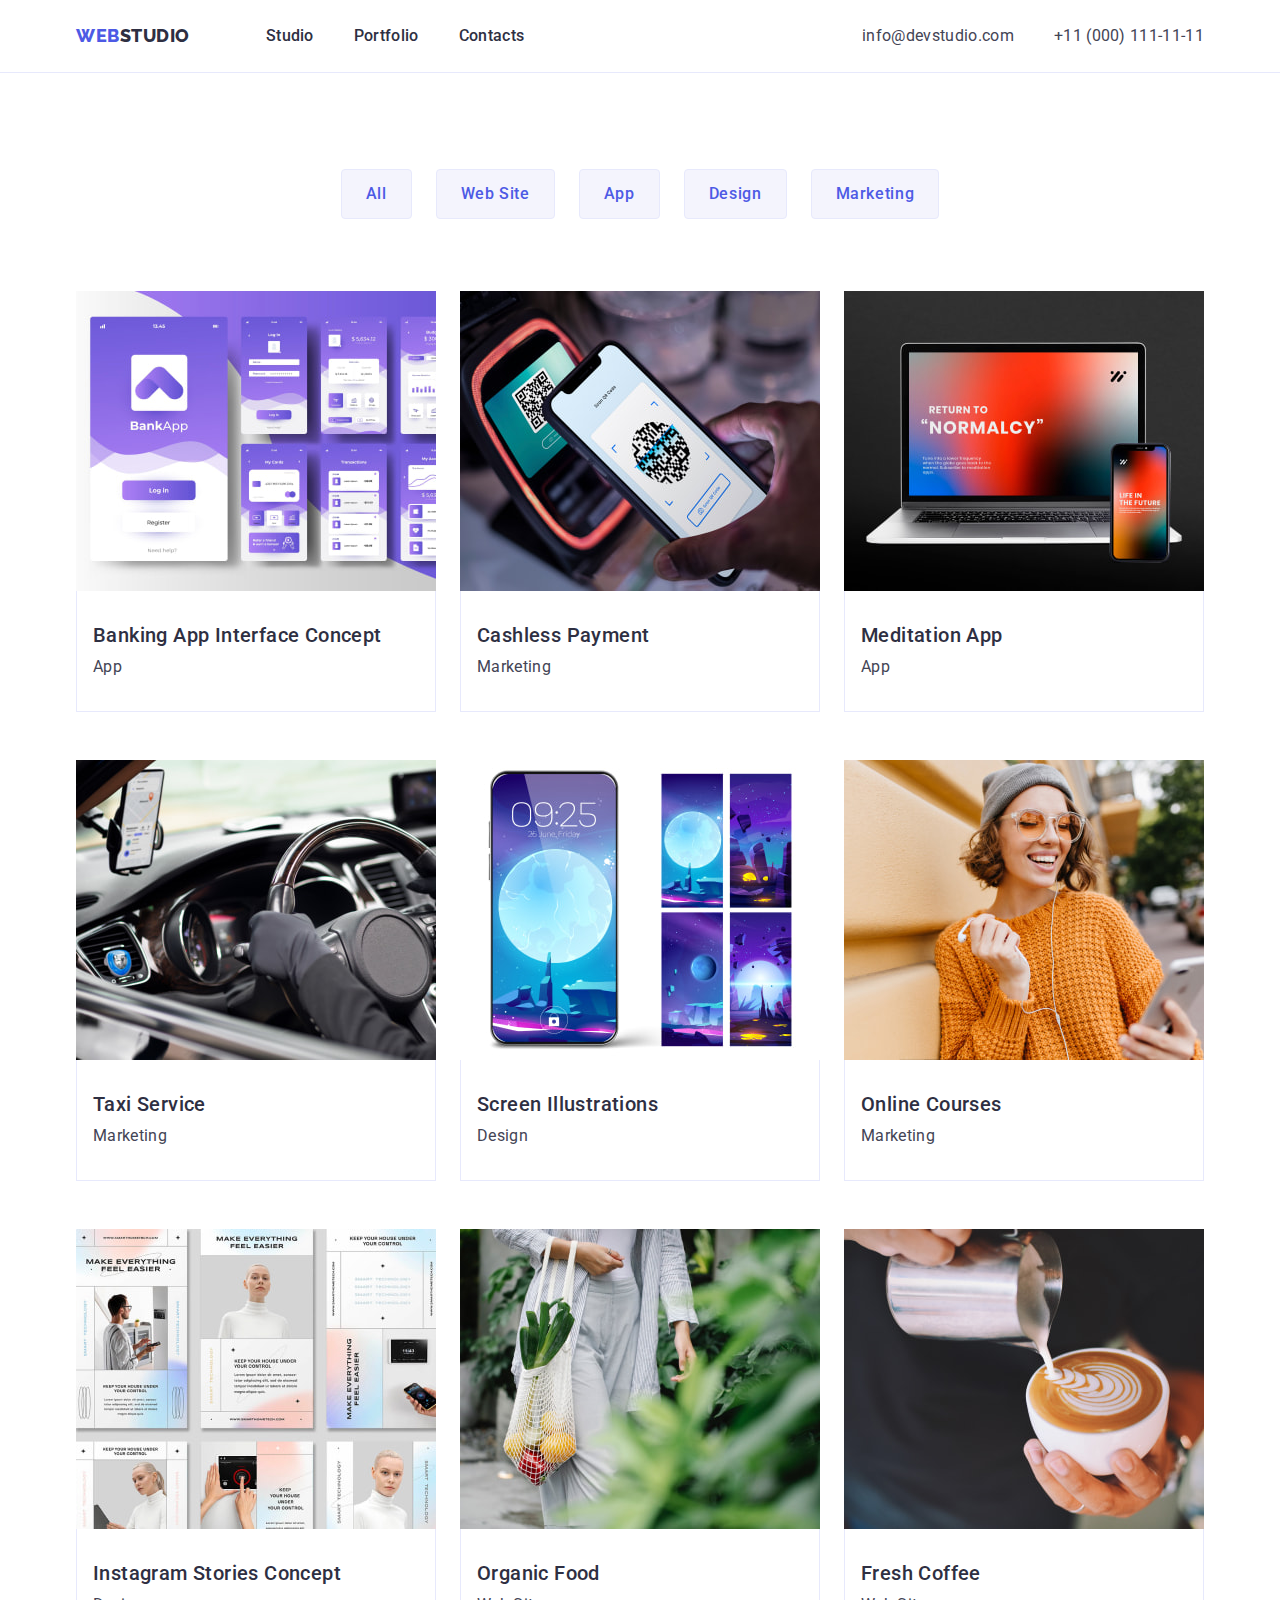
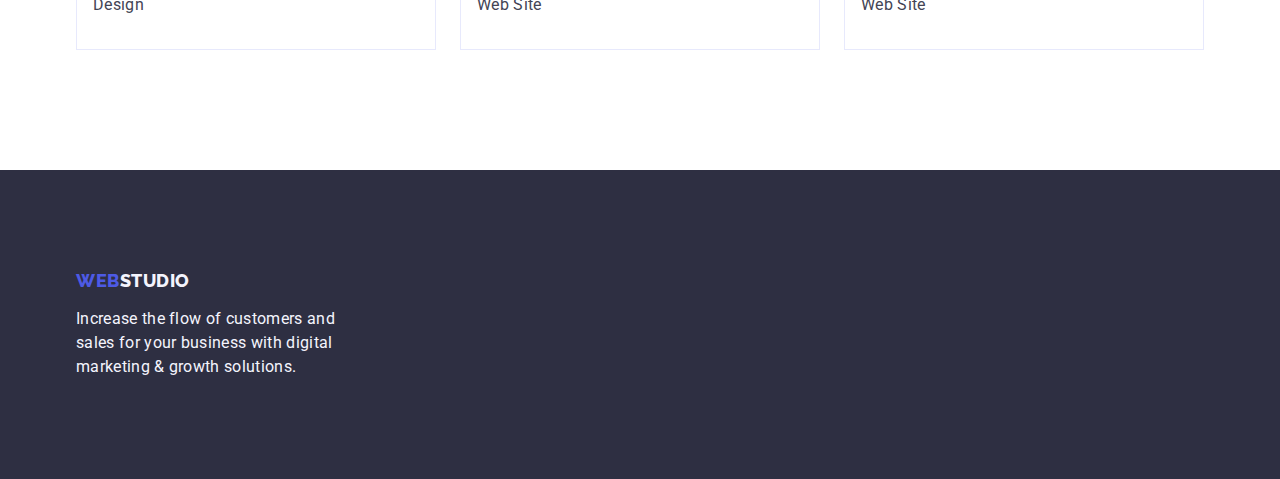
==== portfolio.html @ 4fb40f38 "Initial commit" ====
<!DOCTYPE html>
<html lang="en">

<head>
   <meta charset="UTF-8">
   <meta http-equiv="X-UA-Compatible" content="IE=edge">
   <meta name="viewport" content="width=device-width, initial-scale=1.0">
   <title>Portfolio</title>
   <link rel="preconnect" href="https://fonts.googleapis.com">
   <link rel="preconnect" href="https://fonts.gstatic.com" crossorigin>
   <link
      href="https://fonts.googleapis.com/css2?family=Raleway:wght@800&family=Roboto:wght@400;500;700;900&display=swap"
      rel="stylesheet">
   <link rel="stylesheet" href="./css/modern-normalize.min.css">
   <link rel="stylesheet" href="./css/styles.css">
</head>

<body>
   <header class="page-header">
      <div class="header-container container">
         <nav class="navigation">
            <a class="logo header-logo link" href="./index.html">Web<span class="logo-part-header">Studio</span></a>
            <ul class="nav-list list">
               <li><a class="nav-link link" href="./index.html">Studio</a></li>
               <li><a class="nav-link link" href="./portfolio.html">Portfolio</a></li>
               <li><a class="nav-link link" href="">Contacts</a></li>
            </ul>
         </nav>
         <address class="mail-tel">
            <ul class="contacts list">
               <li><a class="mail-tel-link link" href="mailto:info@devstudio.com">info@devstudio.com</a></li>
               <li><a class="mail-tel-link link" href="tel:+110001111111">+11 (000) 111-11-11</a></li>
            </ul>
         </address>
      </div>

   </header>
   <main>
      <section class="projects section">
         <div class="projects-container container">
            <h1 class="visually-hidden">Portfolio</h1>
            <!-- Filter -->
            <ul class="filter-list list">
               <li><button type="button" class="filter-btn">All</button></li>
               <li><button type="button" class="filter-btn">Web Site</button></li>
               <li><button type="button" class="filter-btn">App</button></li>
               <li><button type="button" class="filter-btn">Design</button></li>
               <li><button type="button" class="filter-btn">Marketing</button></li>
            </ul>
            <!-- Projects -->
            <ul class="project-list list">
               <li class="project-item">
                  <a class="link" href="">
                     <img src="./images/projects/img-1.jpg" alt="Banking App Interface Concept" width="360" height="300"
                        class="project-foto">
                     <div class="project-container">
                        <h2 class="project-title title">Banking App Interface Concept</h2>
                        <p class="project-discr">App</p>
                     </div>
                  </a>
               </li>
               <li class="project-item">
                  <a class="link" href="">
                     <img src="./images/projects/img-2.jpg" alt="Cashless Payment" width="360" height="300"
                        class="project-foto">
                     <div class="project-container">
                        <h2 class="project-title title">Cashless Payment</h2>
                        <p class="project-discr">Marketing</p>
                     </div>
                  </a>
               </li>
               <li class="project-item">
                  <a class="link" href="">
                     <img src="./images/projects/img-3.jpg" alt="Meditation App" width="360" height="300"
                        class="project-foto">
                     <div class="project-container">
                        <h2 class="project-title title">Meditation App</h2>
                        <p class="project-discr">App</p>
                     </div>
                  </a>
               </li>
               <li class="project-item">
                  <a class="link" href="">
                     <img src="./images/projects/img-4.jpg" alt="Taxi Service" width="360" height="300"
                        class="project-foto">
                     <div class="project-container">
                        <h2 class="project-title title">Taxi Service</h2>
                        <p class="project-discr">Marketing</p>
                     </div>
                  </a>
               </li>
               <li class="project-item">
                  <a class="link" href="">
                     <img src="./images/projects/img-5.jpg" alt="Screen Illustrations" width="360" height="300"
                        class="project-foto">
                     <div class="project-container">
                        <h2 class="project-title title">Screen Illustrations</h2>
                        <p class="project-discr">Design</p>
                     </div>
                  </a>
               </li>
               <li class="project-item">
                  <a class="link" href="">
                     <img src="./images/projects/img-6.jpg" alt="Online Courses" width="360" height="300"
                        class="project-foto">
                     <div class="project-container">
                        <h2 class="project-title title">Online Courses</h2>
                        <p class="project-discr">Marketing</p>
                     </div>
                  </a>
               </li>
               <li class="project-item">
                  <a class="link" href="">
                     <img src="./images/projects/img-7.jpg" alt="Instagram Stories Concept" width="360" height="300"
                        class="project-foto">
                     <div class="project-container">
                        <h2 class="project-title title">Instagram Stories Concept</h2>
                        <p class="project-discr">Design</p>
                     </div>
                  </a>
               </li>
               <li class="project-item">
                  <a class="link" href="">
                     <img src="./images/projects/img-8.jpg" alt="Organic Food" width="360" height="300"
                        class="project-foto">
                     <div class="project-container">
                        <h2 class="project-title title">Organic Food</h2>
                        <p class="project-discr">Web Site</p>
                     </div>
                  </a>
               </li>
               <li class="project-item">
                  <a class="link" href="">
                     <img src="./images/projects/img-9.jpg" alt="Fresh Coffee" width="360" height="300"
                        class="project-foto">
                     <div class="project-container">
                        <h2 class="project-title title">Fresh Coffee</h2>
                        <p class="project-discr">Web Site</p>
                     </div>
                  </a>
               </li>
            </ul>
         </div>
      </section>
   </main>
   <!-- Footer -->
   <footer class="footer-section">
      <div class="container">
         <a class="logo footer-logo link" href="./index.html">Web<span class="logo-part-footer">Studio</span></a>
         <p class="footer-text">Increase the flow of customers and sales for your business with digital marketing &
            growth
            solutions.</p>
      </div>
   </footer>
</body>

</html>
---- css/styles.css ----
/* Variables */

:root {
--main-font: 'Roboto', sans-serif;
--secondary-font: 'Raleway', sans-serif;

  --primary-brand-color: #4d5ae5;
  --pressed-state-color: #404bbf;
  --secondary-color: #2e2f42;
  --third-color: #ffffff;
  --success-color: #31d0aa;

  --primary-text: #434455;
  --accent-color: #e7e9fc;
  --light-color: #f4f4fd;

  --hero-btn-shadow: 0px 4px 4px rgba(0, 0, 0, 0.15);
  --team-card-shadow: 0px 1px 6px rgba(46, 47, 66, 0.08),
0px 1px 1px rgba(46, 47, 66, 0.16), 0px 2px 1px rgba(46, 47, 66, 0.08);
  

}

/* Styles reset */

h1,
h2,
h3,
h4,
h5,
h6,
p,
ul {
  margin: 0;
  padding: 0;
}
.list {
  list-style: none;
}
.link {
  text-decoration: none;
}

/* Titles */

.visually-hidden {
  position: absolute;
  width: 1px;
  height: 1px;
  margin: -1px;
  border: 0;
  padding: 0;

  white-space: nowrap;
  clip-path: inset(100%);
  clip: rect(0 0 0 0);
  overflow: hidden;
}
.title {
  font-weight: 500;
  font-size: 20px;
  line-height: 1.2;
  letter-spacing: 0.02em;
  color: var(--secondary-color);
}
.section-title {
  font-size: 36px;
  line-height: 1.11;
  letter-spacing: 0.02em;
  text-align: center;
  text-transform: capitalize;
  color: var(--secondary-color);
}

/* Body */

body {
  font-family: var(--main-font);
  font-weight: 400;
  font-size: 16px;
  line-height: 1.5;
  letter-spacing: 0.02em;
  color: var(--primary-text);
  background-color: var(--third-color);
}
.container {
  max-width: 1158px;
  padding-left: 15px;
  padding-right: 15px;
  margin: 0 auto;
}
.section {
  padding-top: 120px;
  padding-bottom: 120px;
}
.features-list,
.work-list,
.team-list,
.filter-list {
  display: flex;
  gap: 24px;
}
.contacts,
.nav-list {
  display: flex;
  gap: 40px;
}
.work-list-img,
.team-img,
.project-foto {
  display: block;
  max-width: 100%;
  height: auto
}

/* Header */

.page-header {
  border-bottom: 1px solid var(--accent-color);
}
.header-container,
.navigation {
  display: flex;
  align-items: center;
}
.logo {
  font-family: var(--secondary-font);
  font-weight: 800;
  font-size: 18px;
  line-height: 1.17;
  letter-spacing: 0.03em;
  text-transform: uppercase;
  color: var(--primary-brand-color);
}
.header-logo {
  margin-right: 76px;
}
.logo-part-header {
  color: var(--secondary-color);
}
.nav-link {
  display: block;
  padding: 24px 0;

  font-weight: 500;
  color: var(--secondary-color);
}
.mail-tel {
  margin-left: auto;

  font-style: normal;
}
.mail-tel-link {
  display: block;
  padding: 24px 0;

  color: inherit;
}
.nav-link:hover,
.nav-link:focus,
.mail-tel-link:hover,
.mail-tel-link:focus {
  color: var(--pressed-state-color);
}

/* Hero */

.hero {
  background-color: var(--secondary-color);
}
.hero-title {
  text-align: center;
  margin-right: auto;
  margin-left: auto;
  margin-bottom: 48px;
  max-width: 496px;

  font-size: 56px;
  line-height: 1.07;
  letter-spacing: 0.02em;
  color: var(--third-color);
}
.hero-btn {
  display: block;
  min-width: 169px;
  margin-left: auto;
  margin-right: auto;
  padding: 16px 32px;
  box-shadow: var(--hero-btn-shadow);
  border-radius: 4px;
  border: none;

  font-family: inherit;
  font-weight: 500;
  font-size: 16px;
  line-height: 1.5;
  letter-spacing: 0.04em;
  cursor: pointer;
  color: var(--third-color);
  background-color: var(--primary-brand-color);
}
.hero.section {
  padding-top: 188px;
  padding-bottom: 188px;
}
.hero-btn:hover,
.hero-btn:focus {
  background-color: var(--pressed-state-color);
}

/* Features */

.features-item {
  width: calc((100%-72px) / 4);
}
.features-title {
  margin-bottom: 8px;
}

/* Work */

.work.section {
  padding-top: 0;
}
.section-title {
  margin-bottom: 72px;
}
.work-list-item {
  width: calc((100%-48px) / 3);
}

/* Team */

.team {
  background-color: var(--light-color);
}
.team-card {
  width: calc((100%-72px) / 4);
  box-shadow: var(--team-card-shadow);
  border-radius: 0px 0px 4px 4px;
  background-color: var(--third-color);
}
.team-container {
  padding: 32px 16px;
  text-align: center;
  border-radius: 0px 0px 4px 4px;
}
.team-title {
  margin-bottom: 8px;
}

/* Footer */

.footer-section {
  padding-top: 100px;
  padding-bottom: 100px;

  background-color: var(--secondary-color);
  color: var(--light-color);
}
.logo-part-footer {
  color: var(--light-color);
}
.footer-logo {
  display: inline-block;
  margin-bottom: 16px;
}
.footer-text {
  max-width: 264px;
}

/* --------------------------------
   Portfolio
   -------------------------------- */

.projects.section {
  padding-top: 96px;
}

/* Filter */

.filter-btn {
  padding: 12px 24px;

  font-family: inherit;
  font-weight: 500;
  font-size: 16px;
  line-height: 1.5;
  letter-spacing: 0.04em;
  cursor: pointer;
  color: var(--primary-brand-color);
  background: var(--light-color);
  border: 1px solid var(--accent-color);
  border-radius: 4px;
}
.filter-btn:hover,
.filter-btn:focus {
  color: var(--third-color);
  background-color: var(--pressed-state-color);
  border: 1px solid transparent;
}
.filter-list {
  margin-bottom: 72px;
  justify-content: center;
}

/* Projects */

.project-list {
  display: flex;
  flex-wrap: wrap;
  column-gap: 24px;
  row-gap: 48px;
}
.project-item {
  max-width: calc((100%-48px) / 3);
}
.project-container {
  padding: 32px 16px;
  border: 1px solid var(--accent-color);
  border-top: none;
}
.project-title {
  margin-bottom: 8px;
}
.project-discr {
  font-size: 16px;
  line-height: 1.5;
  letter-spacing: 0.02em;
  color: var(--primary-text);
}
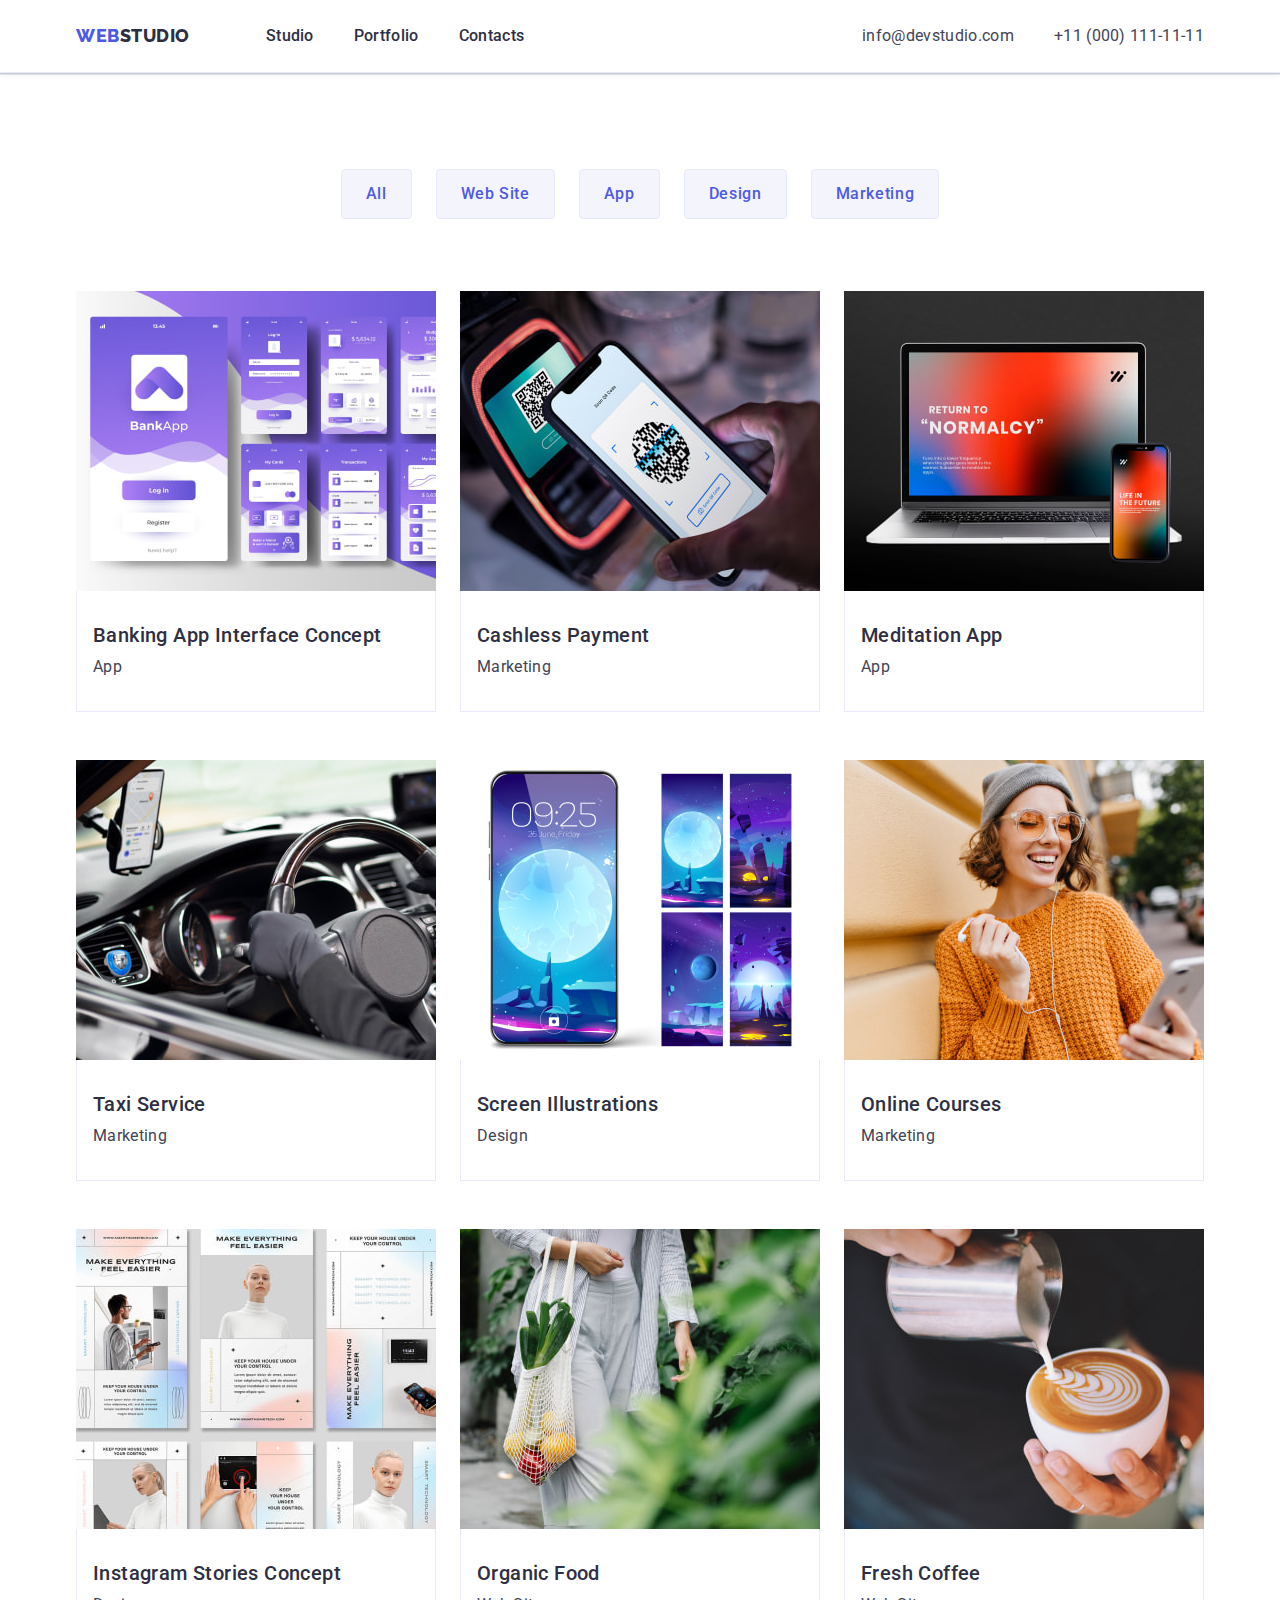
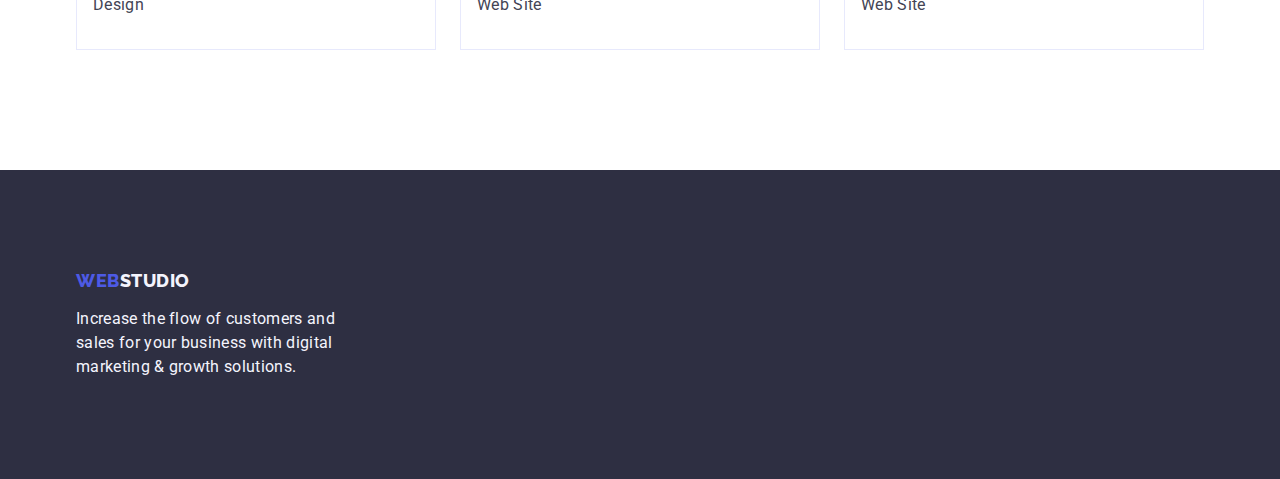
==== commit 7cb2f3db: "team" ====
--- a/portfolio.html
+++ b/portfolio.html
@@ -11,7 +11,7 @@
    <link
       href="https://fonts.googleapis.com/css2?family=Raleway:wght@800&family=Roboto:wght@400;500;700;900&display=swap"
       rel="stylesheet">
-   <link rel="stylesheet" href="./css/modern-normalize.min.css">
+   <link rel="stylesheet" href="https://cdn.jsdelivr.net/npm/modern-normalize@1.1.0/modern-normalize.min.css">
    <link rel="stylesheet" href="./css/styles.css">
 </head>
 
@@ -50,7 +50,7 @@
             <!-- Projects -->
             <ul class="project-list list">
                <li class="project-item">
-                  <a class="link" href="">
+                  <a class="project-link link" href="">
                      <img src="./images/projects/img-1.jpg" alt="Banking App Interface Concept" width="360" height="300"
                         class="project-foto">
                      <div class="project-container">
@@ -60,7 +60,7 @@
                   </a>
                </li>
                <li class="project-item">
-                  <a class="link" href="">
+                  <a class="project-link link" href="">
                      <img src="./images/projects/img-2.jpg" alt="Cashless Payment" width="360" height="300"
                         class="project-foto">
                      <div class="project-container">
@@ -70,7 +70,7 @@
                   </a>
                </li>
                <li class="project-item">
-                  <a class="link" href="">
+                  <a class="project-link link" href="">
                      <img src="./images/projects/img-3.jpg" alt="Meditation App" width="360" height="300"
                         class="project-foto">
                      <div class="project-container">
@@ -80,7 +80,7 @@
                   </a>
                </li>
                <li class="project-item">
-                  <a class="link" href="">
+                  <a class="project-link link" href="">
                      <img src="./images/projects/img-4.jpg" alt="Taxi Service" width="360" height="300"
                         class="project-foto">
                      <div class="project-container">
@@ -90,7 +90,7 @@
                   </a>
                </li>
                <li class="project-item">
-                  <a class="link" href="">
+                  <a class="project-link link" href="">
                      <img src="./images/projects/img-5.jpg" alt="Screen Illustrations" width="360" height="300"
                         class="project-foto">
                      <div class="project-container">
@@ -100,7 +100,7 @@
                   </a>
                </li>
                <li class="project-item">
-                  <a class="link" href="">
+                  <a class="project-link link" href="">
                      <img src="./images/projects/img-6.jpg" alt="Online Courses" width="360" height="300"
                         class="project-foto">
                      <div class="project-container">
@@ -110,7 +110,7 @@
                   </a>
                </li>
                <li class="project-item">
-                  <a class="link" href="">
+                  <a class="project-link link" href="">
                      <img src="./images/projects/img-7.jpg" alt="Instagram Stories Concept" width="360" height="300"
                         class="project-foto">
                      <div class="project-container">
@@ -120,7 +120,7 @@
                   </a>
                </li>
                <li class="project-item">
-                  <a class="link" href="">
+                  <a class="project-link link" href="">
                      <img src="./images/projects/img-8.jpg" alt="Organic Food" width="360" height="300"
                         class="project-foto">
                      <div class="project-container">
@@ -130,7 +130,7 @@
                   </a>
                </li>
                <li class="project-item">
-                  <a class="link" href="">
+                  <a class="project-link link" href="">
                      <img src="./images/projects/img-9.jpg" alt="Fresh Coffee" width="360" height="300"
                         class="project-foto">
                      <div class="project-container">
--- a/css/styles.css
+++ b/css/styles.css
@@ -1,24 +1,31 @@
 /* Variables */
 
 :root {
---main-font: 'Roboto', sans-serif;
---secondary-font: 'Raleway', sans-serif;
+  --main-font: 'Roboto', sans-serif;
+  --secondary-font: 'Raleway', sans-serif;
 
   --primary-brand-color: #4d5ae5;
   --pressed-state-color: #404bbf;
   --secondary-color: #2e2f42;
   --third-color: #ffffff;
+  --subtitle-color: #8e8f99;
   --success-color: #31d0aa;
 
   --primary-text: #434455;
   --accent-color: #e7e9fc;
   --light-color: #f4f4fd;
 
+  --header-shadow: 0px 2px 1px rgba(46, 47, 66, 0.08),
+    0px 1px 1px rgba(46, 47, 66, 0.16), 0px 1px 6px rgba(46, 47, 66, 0.08);
   --hero-btn-shadow: 0px 4px 4px rgba(0, 0, 0, 0.15);
   --team-card-shadow: 0px 1px 6px rgba(46, 47, 66, 0.08),
-0px 1px 1px rgba(46, 47, 66, 0.16), 0px 2px 1px rgba(46, 47, 66, 0.08);
-  
-
+    0px 1px 1px rgba(46, 47, 66, 0.16), 0px 2px 1px rgba(46, 47, 66, 0.08);
+  --filter-shadow: 0px 3px 1px rgba(0, 0, 0, 0.1),
+    0px 2px 1px rgba(0, 0, 0, 0.08), 0px 2px 2px rgba(0, 0, 0, 0.12);
+  --project-shadow: 0px 1px 6px rgba(46, 47, 66, 0.08),
+    0px 1px 1px rgba(46, 47, 66, 0.16), 0px 2px 1px rgba(46, 47, 66, 0.08);
+
+  --bg-gradient: rgba(46, 47, 66, 0.7);
 }
 
 /* Styles reset */
@@ -64,6 +71,8 @@
   color: var(--secondary-color);
 }
 .section-title {
+  margin-bottom: 72px;
+
   font-size: 36px;
   line-height: 1.11;
   letter-spacing: 0.02em;
@@ -96,7 +105,9 @@
 .features-list,
 .work-list,
 .team-list,
-.filter-list {
+.team-social-list,
+.filter-list,
+.customers-list {
   display: flex;
   gap: 24px;
 }
@@ -110,13 +121,14 @@
 .project-foto {
   display: block;
   max-width: 100%;
-  height: auto
+  height: auto;
 }
 
 /* Header */
 
 .page-header {
   border-bottom: 1px solid var(--accent-color);
+  box-shadow: var(--header-shadow);
 }
 .header-container,
 .navigation {
@@ -167,6 +179,16 @@
 
 .hero {
   background-color: var(--secondary-color);
+
+  max-width: 1440px;
+  margin-left: auto;
+  margin-right: auto;
+
+  background-image: linear-gradient(var(--bg-gradient), var(--bg-gradient)),
+    url('../images/hero/people-in-office.jpg');
+  background-repeat: no-repeat;
+  background-position: center;
+  background-size: cover;
 }
 .hero-title {
   text-align: center;
@@ -213,6 +235,19 @@
 .features-item {
   width: calc((100%-72px) / 4);
 }
+.features-thumb {
+  display: flex;
+  justify-content: center;
+  align-items: center;
+  height: 112px;
+  margin-bottom: 8px;
+
+  background: var(--light-color);
+  border-radius: 4px;
+}
+.features-icon {
+  object-fit: cover;
+}
 .features-title {
   margin-bottom: 8px;
 }
@@ -222,11 +257,9 @@
 .work.section {
   padding-top: 0;
 }
-.section-title {
-  margin-bottom: 72px;
-}
 .work-list-item {
   width: calc((100%-48px) / 3);
+  border: 1px solid var(--accent-color);
 }
 
 /* Team */
@@ -247,6 +280,27 @@
 }
 .team-title {
   margin-bottom: 8px;
+}
+
+/* Customers */
+
+.customers-item {
+  width: calc((100%-24px * 5) / 6);
+  height: 88px;
+}
+.customers-link {
+  display: flex;
+  justify-content: center;
+  align-items: center;
+
+  height: 100%;
+  width: 100%;
+
+  border: 1px solid var(--subtitle-color);
+  border-radius: 4px;
+}
+.customers-icon {
+  object-fit: cover;
 }
 
 /* Footer */
@@ -298,6 +352,7 @@
   color: var(--third-color);
   background-color: var(--pressed-state-color);
   border: 1px solid transparent;
+  box-shadow: var(--filter-shadow);
 }
 .filter-list {
   margin-bottom: 72px;
@@ -314,6 +369,13 @@
 }
 .project-item {
   max-width: calc((100%-48px) / 3);
+}
+.project-link {
+  display: block;
+}
+.project-link:hover,
+.project-link:focus {
+  box-shadow: var(--project-shadow);
 }
 .project-container {
   padding: 32px 16px;
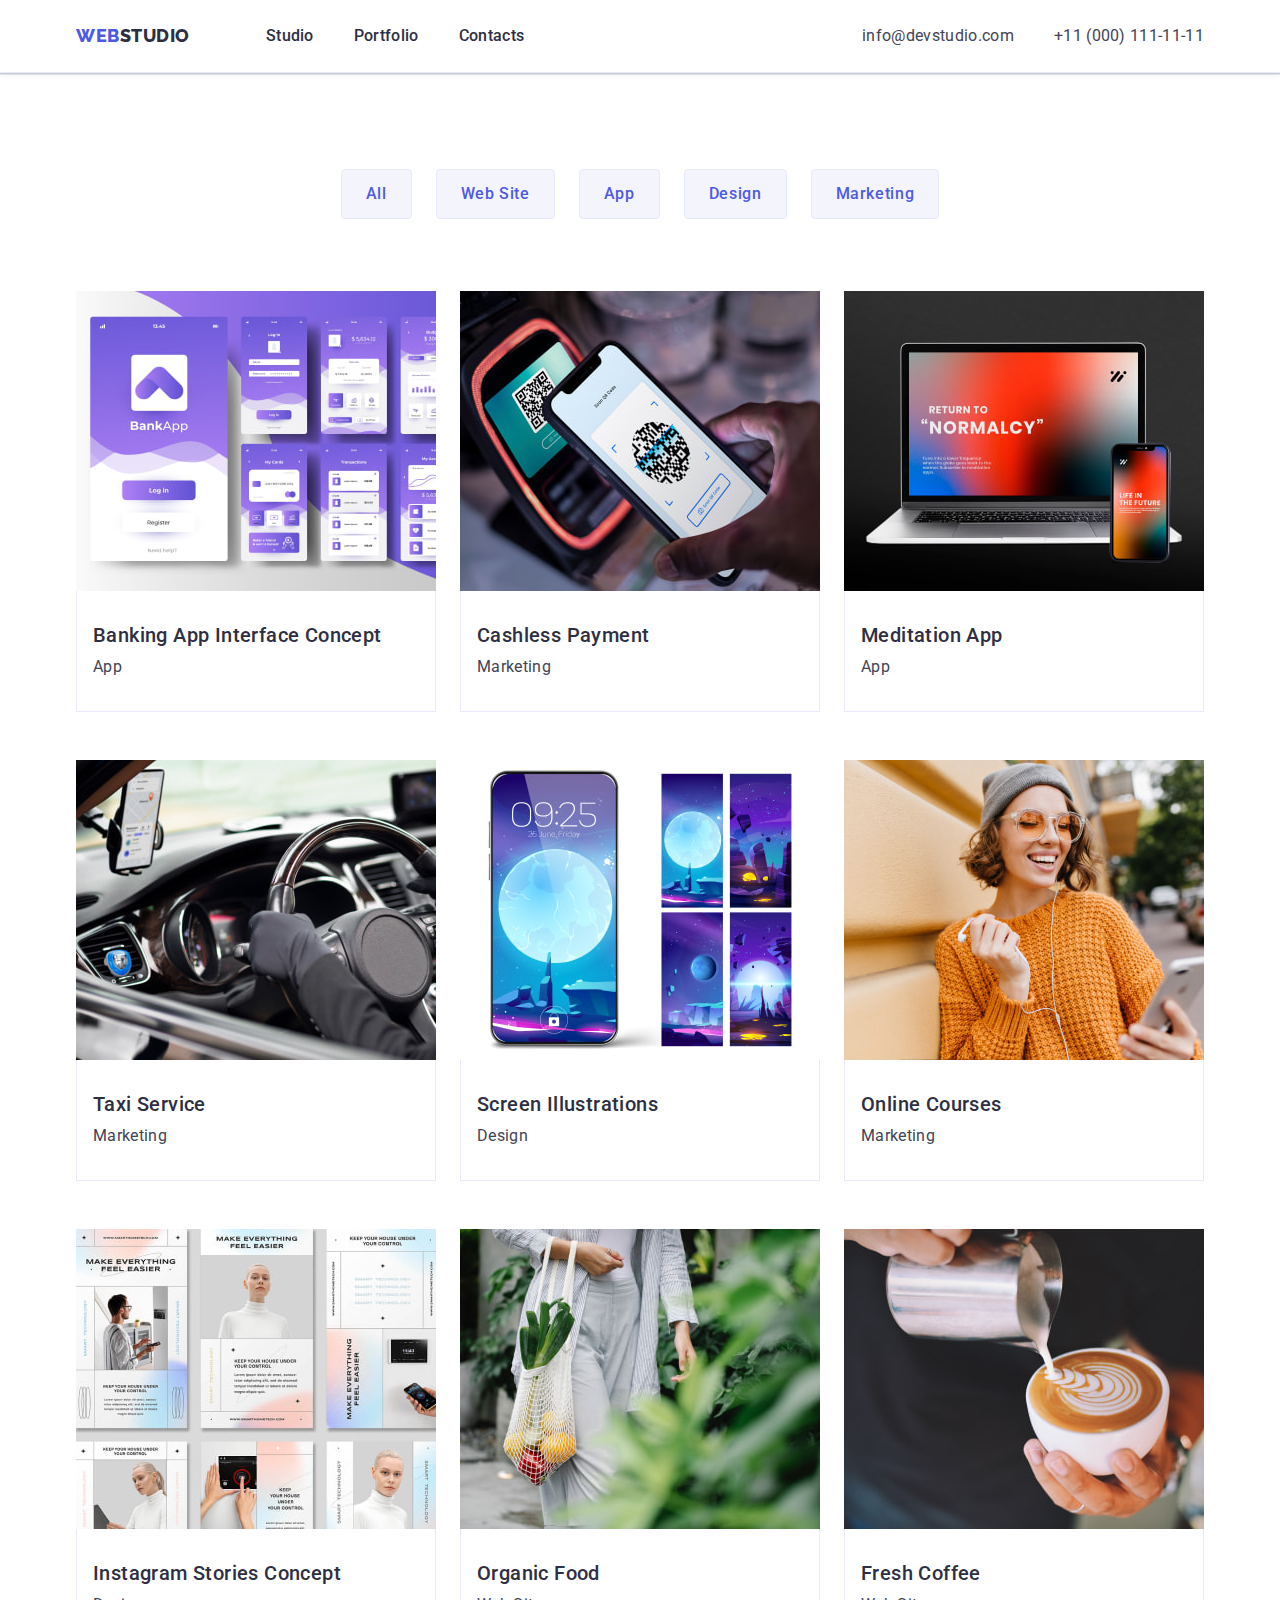
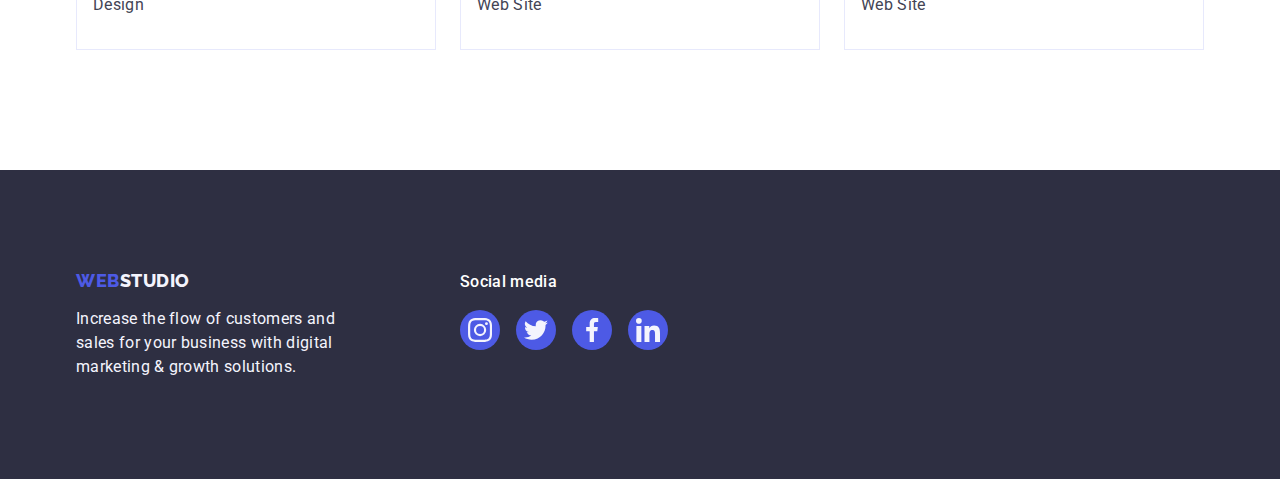
==== commit ee3f2a0f: "footer" ====
--- a/portfolio.html
+++ b/portfolio.html
@@ -55,7 +55,7 @@
                         class="project-foto">
                      <div class="project-container">
                         <h2 class="project-title title">Banking App Interface Concept</h2>
-                        <p class="project-discr">App</p>
+                        <p class="project-descr">App</p>
                      </div>
                   </a>
                </li>
@@ -65,7 +65,7 @@
                         class="project-foto">
                      <div class="project-container">
                         <h2 class="project-title title">Cashless Payment</h2>
-                        <p class="project-discr">Marketing</p>
+                        <p class="project-descr">Marketing</p>
                      </div>
                   </a>
                </li>
@@ -75,7 +75,7 @@
                         class="project-foto">
                      <div class="project-container">
                         <h2 class="project-title title">Meditation App</h2>
-                        <p class="project-discr">App</p>
+                        <p class="project-descr">App</p>
                      </div>
                   </a>
                </li>
@@ -85,7 +85,7 @@
                         class="project-foto">
                      <div class="project-container">
                         <h2 class="project-title title">Taxi Service</h2>
-                        <p class="project-discr">Marketing</p>
+                        <p class="project-descr">Marketing</p>
                      </div>
                   </a>
                </li>
@@ -95,7 +95,7 @@
                         class="project-foto">
                      <div class="project-container">
                         <h2 class="project-title title">Screen Illustrations</h2>
-                        <p class="project-discr">Design</p>
+                        <p class="project-descr">Design</p>
                      </div>
                   </a>
                </li>
@@ -105,7 +105,7 @@
                         class="project-foto">
                      <div class="project-container">
                         <h2 class="project-title title">Online Courses</h2>
-                        <p class="project-discr">Marketing</p>
+                        <p class="project-descr">Marketing</p>
                      </div>
                   </a>
                </li>
@@ -115,7 +115,7 @@
                         class="project-foto">
                      <div class="project-container">
                         <h2 class="project-title title">Instagram Stories Concept</h2>
-                        <p class="project-discr">Design</p>
+                        <p class="project-descr">Design</p>
                      </div>
                   </a>
                </li>
@@ -125,7 +125,7 @@
                         class="project-foto">
                      <div class="project-container">
                         <h2 class="project-title title">Organic Food</h2>
-                        <p class="project-discr">Web Site</p>
+                        <p class="project-descr">Web Site</p>
                      </div>
                   </a>
                </li>
@@ -135,7 +135,7 @@
                         class="project-foto">
                      <div class="project-container">
                         <h2 class="project-title title">Fresh Coffee</h2>
-                        <p class="project-discr">Web Site</p>
+                        <p class="project-descr">Web Site</p>
                      </div>
                   </a>
                </li>
@@ -145,12 +145,53 @@
    </main>
    <!-- Footer -->
    <footer class="footer-section">
-      <div class="container">
-         <a class="logo footer-logo link" href="./index.html">Web<span class="logo-part-footer">Studio</span></a>
-         <p class="footer-text">Increase the flow of customers and sales for your business with digital marketing &
-            growth
-            solutions.</p>
+      <div class="container footer-position">
+         <div class="footer-thumb">
+            <a class="logo footer-logo link" href="./index.html">Web<span class="logo-part-footer">Studio</span></a>
+            <p class="footer-text">Increase the flow of customers and sales for your business with digital marketing &
+               growth solutions.</p>
+         </div>
+         <div class="footer-thumb">
+            <h4 class="social-title-footer">Social media</h4>
+            <ul class="social-list-footer list">
+               <li class="social-item-footer">
+                  <a href="" target="_blank" rel="noopener noreferrer" aria-label="icon-instagram"
+                     class="social-link-footer">
+                     <svg class="social-icon-footer" width="24px" height="24px">
+                        <use href="./images/svg/symbol-defs.svg#icon-instagram">
+                        </use>
+                     </svg>
+                  </a>
+               </li>
+               <li class="social-item-footer"><a href="" target="_blank" rel="noopener noreferrer"
+                     aria-label="icon-twitter" class="social-link-footer">
+                     <svg class="social-icon-footer" width="24px" height="24px">
+                        <use href="./images/svg/symbol-defs.svg#icon-twitter">
+                        </use>
+                     </svg>
+                  </a></li>
+               <li class="social-item-footer">
+                  <a href="" target="_blank" rel="noopener noreferrer" aria-label="icon-facebook"
+                     class="social-link-footer">
+                     <svg class="social-icon-footer" width="24px" height="24px">
+                        <use href="./images/svg/symbol-defs.svg#icon-facebook">
+                        </use>
+                     </svg>
+                  </a>
+               </li>
+               <li class="social-item-footer">
+                  <a href="" target="_blank" rel="noopener noreferrer" aria-label="icon-linkedin"
+                     class="social-link-footer">
+                     <svg class="social-icon-footer" width="24px" height="24px">
+                        <use href="./images/svg/symbol-defs.svg#icon-linkedin">
+                        </use>
+                     </svg>
+                  </a>
+               </li>
+            </ul>
+         </div>
       </div>
+
    </footer>
 </body>
 
--- a/css/styles.css
+++ b/css/styles.css
@@ -80,7 +80,12 @@
   text-transform: capitalize;
   color: var(--secondary-color);
 }
-
+.social-title-footer {
+  margin-bottom: 16px;
+
+  font-weight: 500;
+  color: var(--third-color);
+}
 /* Body */
 
 body {
@@ -278,8 +283,32 @@
   text-align: center;
   border-radius: 0px 0px 4px 4px;
 }
-.team-title {
+.team-title,
+.team-descr {
   margin-bottom: 8px;
+}
+.social-item {
+  width: 40px;
+  height: 40px;
+}
+.social-link {
+  display: flex;
+  justify-content: center;
+  align-items: center;
+
+  height: 100%;
+  width: 100%;
+  background-color: var(--primary-brand-color);
+  color: var(--light-color);
+  border-radius: 50%;
+}
+.social-link:hover,
+.social-link:focus {
+  background-color: var(--pressed-state-color);
+}
+.social-icon {
+  fill: currentColor;
+  object-fit: cover;
 }
 
 /* Customers */
@@ -296,10 +325,17 @@
   height: 100%;
   width: 100%;
 
+  color: var(--subtitle-color);
   border: 1px solid var(--subtitle-color);
   border-radius: 4px;
 }
+.customers-link:hover,
+.customers-link:focus {
+  color: var(--pressed-state-color);
+  border-color: var(--pressed-state-color);
+}
 .customers-icon {
+  fill: currentColor;
   object-fit: cover;
 }
 
@@ -312,6 +348,10 @@
   background-color: var(--secondary-color);
   color: var(--light-color);
 }
+.footer-position {
+  display: flex;
+  gap: 120px;
+}
 .logo-part-footer {
   color: var(--light-color);
 }
@@ -321,6 +361,33 @@
 }
 .footer-text {
   max-width: 264px;
+}
+.social-list-footer {
+  display: flex;
+  gap: 16px;
+}
+.social-item-footer {
+  width: 40px;
+  height: 40px;
+}
+.social-link-footer {
+  display: flex;
+  justify-content: center;
+  align-items: center;
+
+  height: 100%;
+  width: 100%;
+  background-color: var(--primary-brand-color);
+  color: var(--light-color);
+  border-radius: 50%;
+}
+.social-link-footer:hover,
+.social-link-footer:focus {
+  background-color: var(--success-color);
+}
+.social-icon-footer {
+  fill: currentColor;
+  object-fit: cover;
 }
 
 /* --------------------------------
@@ -385,7 +452,7 @@
 .project-title {
   margin-bottom: 8px;
 }
-.project-discr {
+.project-descr {
   font-size: 16px;
   line-height: 1.5;
   letter-spacing: 0.02em;
